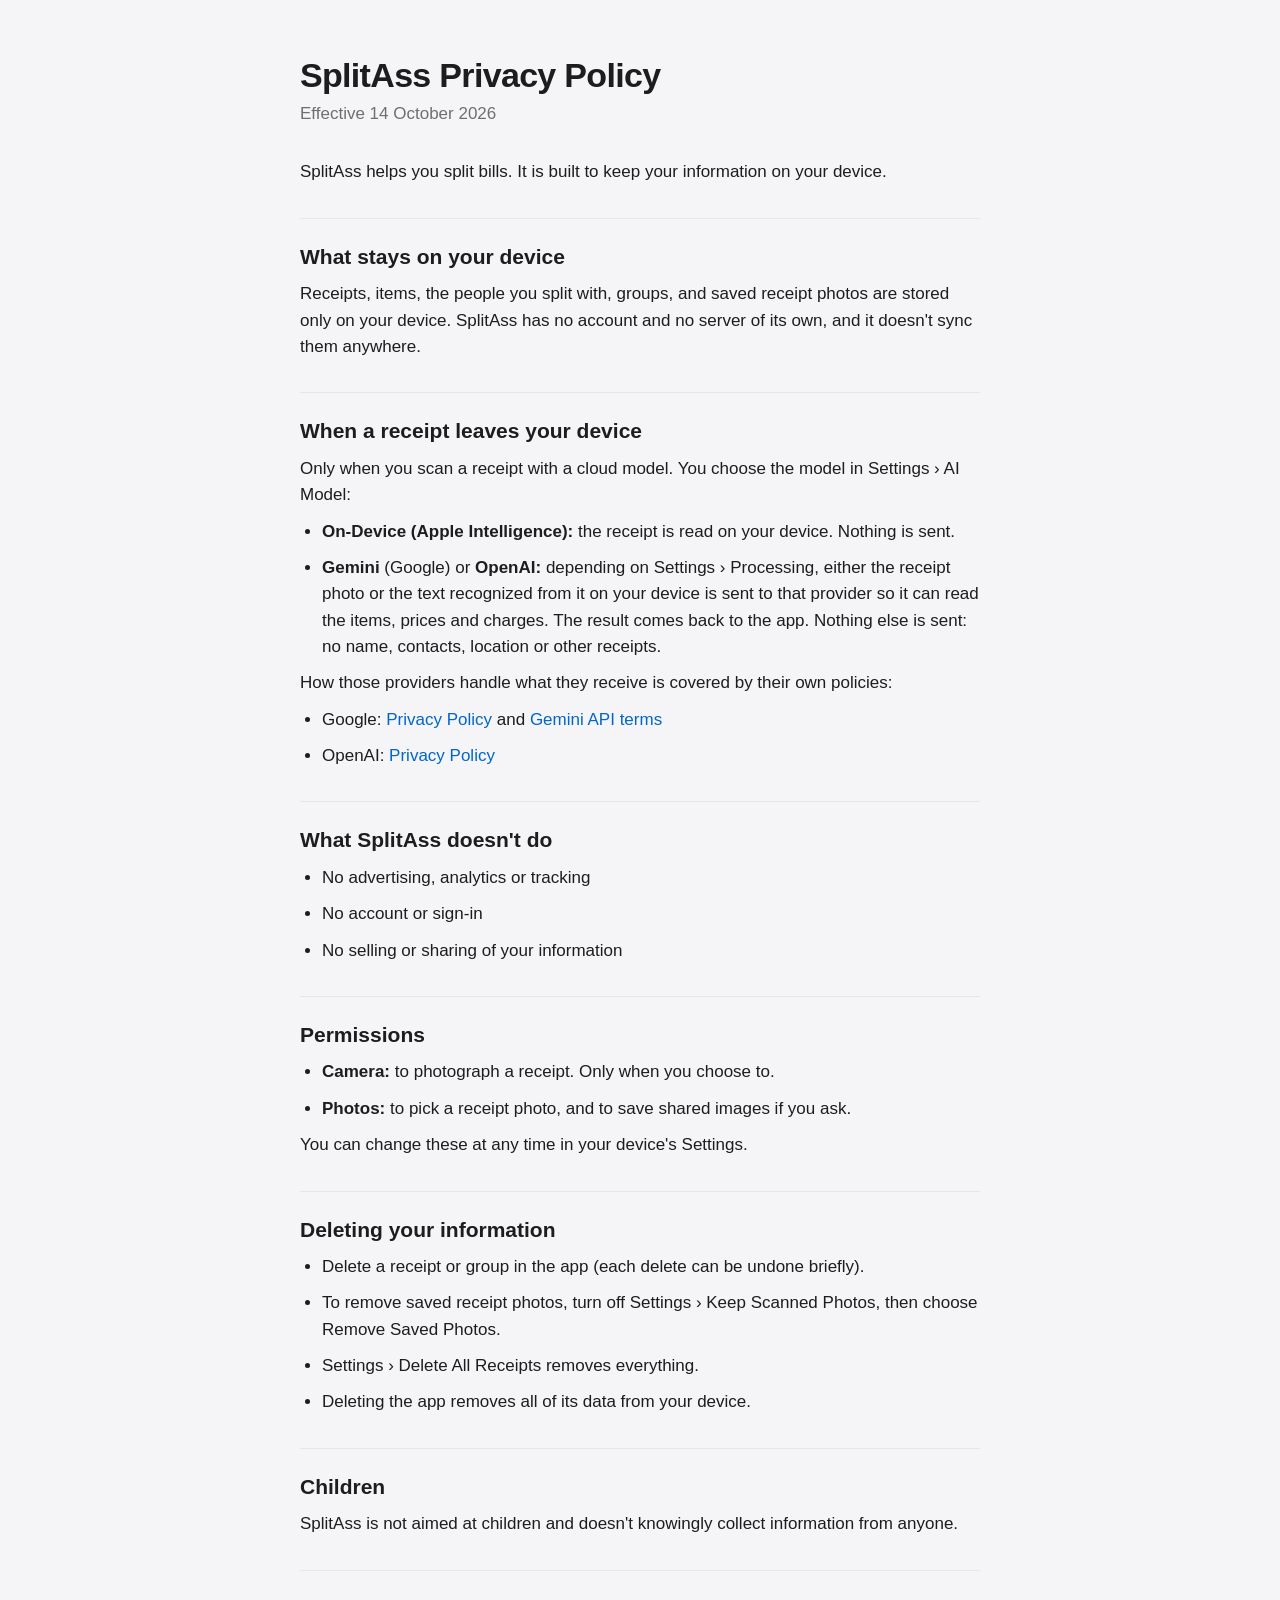
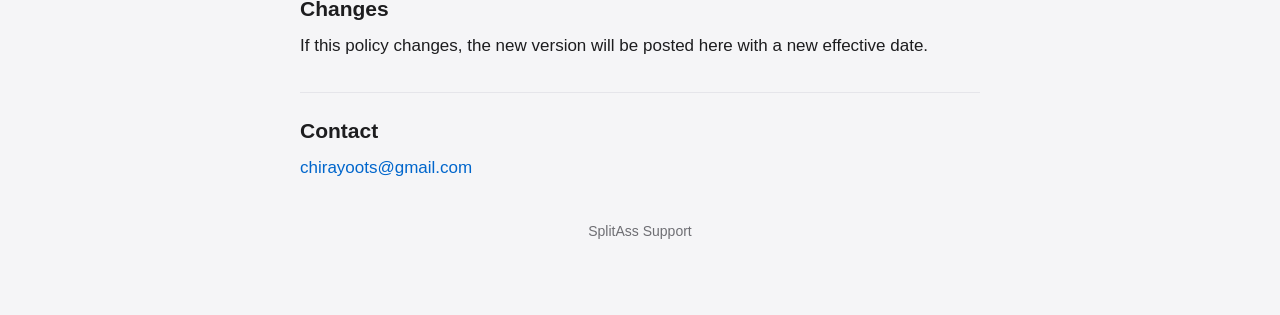
==== privacy.html @ 8d861f6a "Add files via upload" ====
<!doctype html>
<html lang="en">
<head>
<meta charset="utf-8">
<meta name="viewport" content="width=device-width, initial-scale=1">
<title>SplitAss Privacy Policy</title>
<style>
:root { --bg: #f5f5f7; --card: #ffffff; --text: #1d1d1f; --muted: #6e6e73; --rule: #e5e5ea; --link: #0066cc; }
@media (prefers-color-scheme: dark) {
  :root { --bg: #000000; --card: #1c1c1e; --text: #f5f5f7; --muted: #a1a1a6; --rule: #2c2c2e; --link: #2997ff; }
}
* { box-sizing: border-box; }
body { margin: 0; background: var(--bg); color: var(--text);
       font: 17px/1.55 -apple-system, BlinkMacSystemFont, "SF Pro Text", "Helvetica Neue", sans-serif; }
main { max-width: 720px; margin: 0 auto; padding: 56px 20px 72px; }
a { color: var(--link); text-decoration: none; word-break: break-word; }
a:hover { text-decoration: underline; }
.hero { text-align: center; margin-bottom: 40px; }
.hero img { width: 112px; height: 112px; border-radius: 25px; box-shadow: 0 10px 30px rgba(0,0,0,.14); }
.hero h1 { font-size: 40px; letter-spacing: -0.02em; margin: 20px 0 4px; }
.hero p { color: var(--muted); font-size: 20px; margin: 0; }
h1.page { font-size: 34px; line-height: 1.15; letter-spacing: -0.02em; margin: 0 0 6px; }
.date { color: var(--muted); margin: 0 0 32px; }
.card { background: var(--card); border-radius: 18px; padding: 22px 24px; margin: 0 0 16px; }
.card h2 { font-size: 20px; margin: 0 0 8px; }
.card p, .card li { margin: 0 0 8px; }
.card ul { padding-left: 22px; margin: 0; }
section h2 { font-size: 21px; margin: 32px 0 8px; padding-top: 22px; border-top: 1px solid var(--rule); }
section p, section li { margin: 0 0 10px; }
section ul { padding-left: 22px; margin: 0 0 10px; }
footer { color: var(--muted); font-size: 14px; text-align: center; margin-top: 40px; }
footer a { color: var(--muted); }
</style>
</head>
<body>
<main>
  <h1 class="page">SplitAss Privacy Policy</h1>
  <p class="date">Effective 14 October 2026</p>
  <section>
  <p>SplitAss helps you split bills. It is built to keep your information on your device.</p>

  <h2>What stays on your device</h2>
  <p>Receipts, items, the people you split with, groups, and saved receipt photos are stored only on your device. SplitAss has no account and no server of its own, and it doesn't sync them anywhere.</p>

  <h2>When a receipt leaves your device</h2>
  <p>Only when you scan a receipt with a cloud model. You choose the model in Settings › AI Model:</p>
  <ul>
    <li><strong>On-Device (Apple Intelligence):</strong> the receipt is read on your device. Nothing is sent.</li>
    <li><strong>Gemini</strong> (Google) or <strong>OpenAI:</strong> depending on Settings › Processing, either the receipt photo or the text recognized from it on your device is sent to that provider so it can read the items, prices and charges. The result comes back to the app. Nothing else is sent: no name, contacts, location or other receipts.</li>
  </ul>
  <p>How those providers handle what they receive is covered by their own policies:</p>
  <ul>
    <li>Google: <a href="https://policies.google.com/privacy">Privacy Policy</a> and <a href="https://ai.google.dev/gemini-api/terms">Gemini API terms</a></li>
    <li>OpenAI: <a href="https://openai.com/policies/privacy-policy">Privacy Policy</a></li>
  </ul>

  <h2>What SplitAss doesn't do</h2>
  <ul>
    <li>No advertising, analytics or tracking</li>
    <li>No account or sign-in</li>
    <li>No selling or sharing of your information</li>
  </ul>

  <h2>Permissions</h2>
  <ul>
    <li><strong>Camera:</strong> to photograph a receipt. Only when you choose to.</li>
    <li><strong>Photos:</strong> to pick a receipt photo, and to save shared images if you ask.</li>
  </ul>
  <p>You can change these at any time in your device's Settings.</p>

  <h2>Deleting your information</h2>
  <ul>
    <li>Delete a receipt or group in the app (each delete can be undone briefly).</li>
    <li>To remove saved receipt photos, turn off Settings › Keep Scanned Photos, then choose Remove Saved Photos.</li>
    <li>Settings › Delete All Receipts removes everything.</li>
    <li>Deleting the app removes all of its data from your device.</li>
  </ul>

  <h2>Children</h2>
  <p>SplitAss is not aimed at children and doesn't knowingly collect information from anyone.</p>

  <h2>Changes</h2>
  <p>If this policy changes, the new version will be posted here with a new effective date.</p>

  <h2>Contact</h2>
  <p><a href="mailto:chirayoots@gmail.com">chirayoots@gmail.com</a></p>
  </section>
  <footer><a href="index.html">SplitAss Support</a></footer>
</main>
</body>
</html>
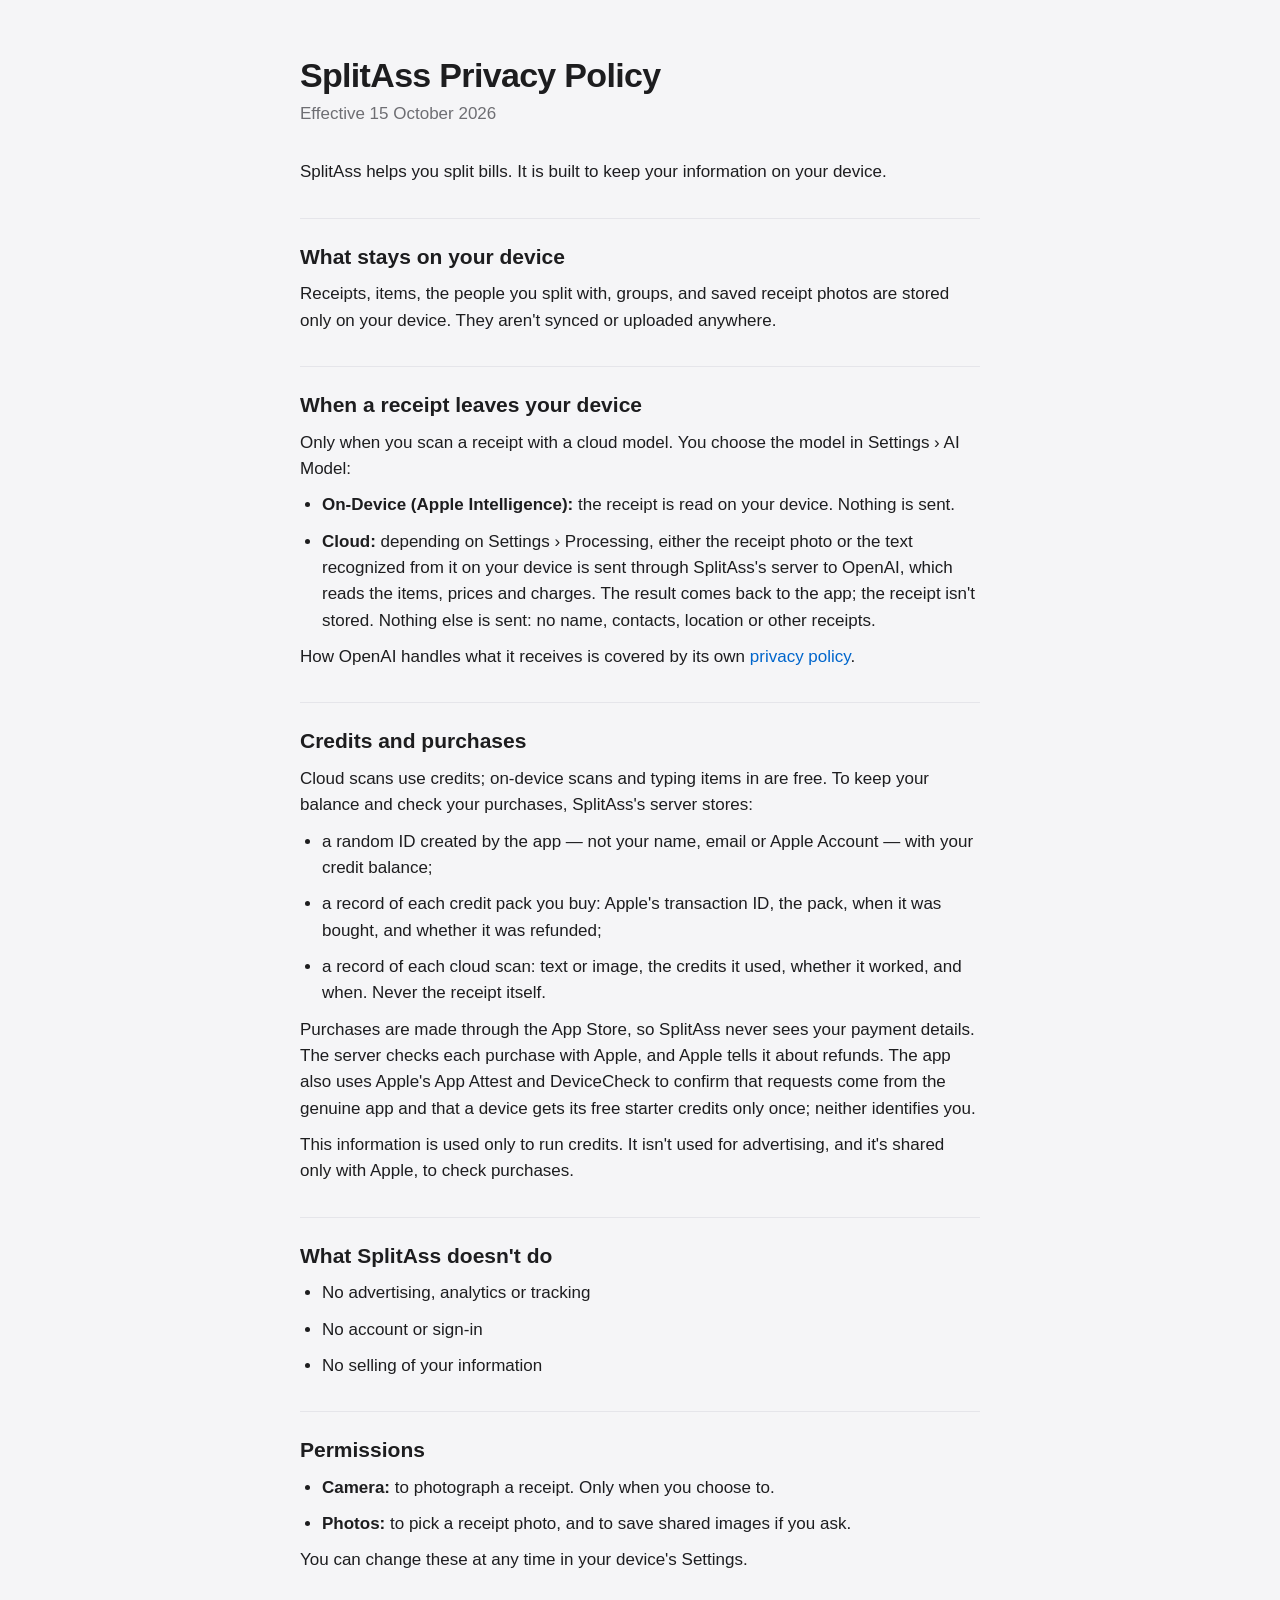
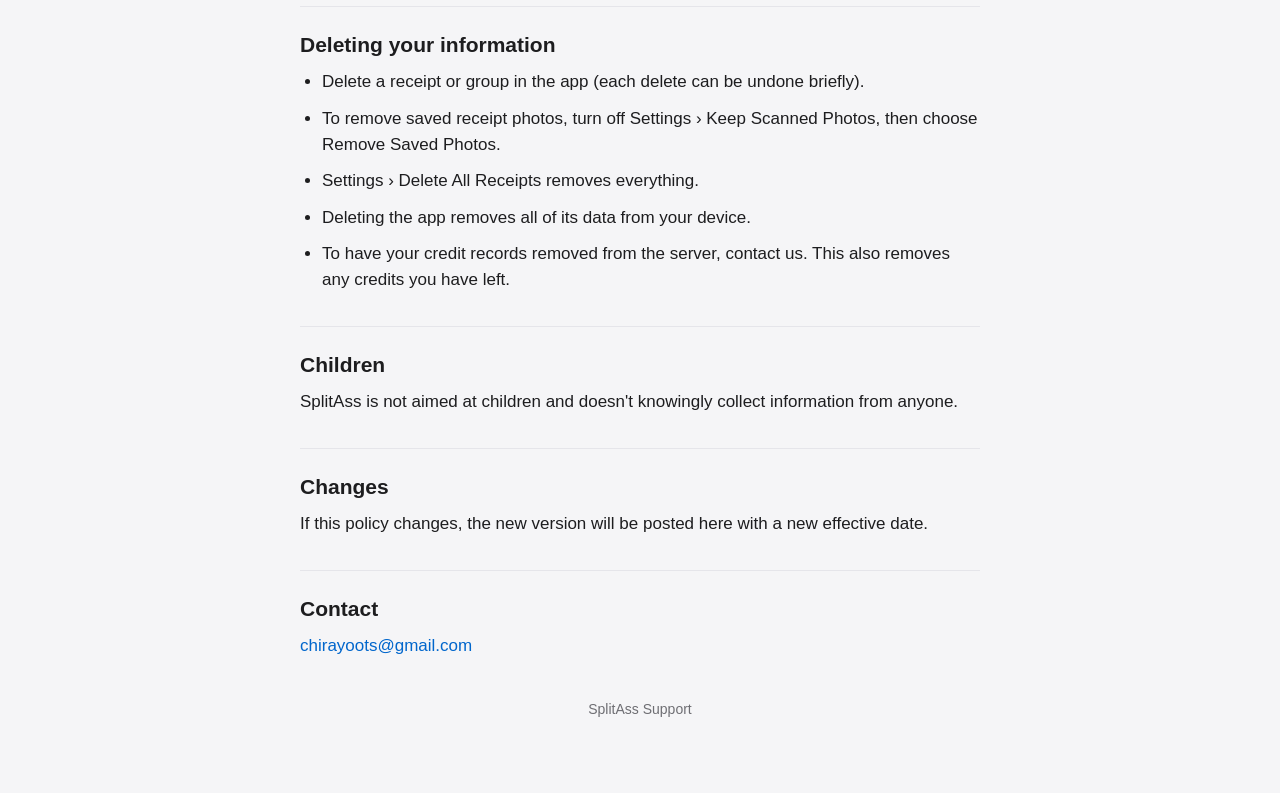
==== commit b311174d: "Update credits information and privacy policy" ====
--- a/privacy.html
+++ b/privacy.html
@@ -35,54 +35,76 @@
 <body>
 <main>
   <h1 class="page">SplitAss Privacy Policy</h1>
-  <p class="date">Effective 14 October 2026</p>
+  <p class="date">Effective 15 October 2026</p>
   <section>
   <p>SplitAss helps you split bills. It is built to keep your information on your device.</p>
 
   <h2>What stays on your device</h2>
-  <p>Receipts, items, the people you split with, groups, and saved receipt photos are stored only on your device. SplitAss has no account and no server of its own, and it doesn't sync them anywhere.</p>
+
+  <p>Receipts, items, the people you split with, groups, and saved receipt photos are stored only on your device. They aren't synced or uploaded anywhere.</p>
 
   <h2>When a receipt leaves your device</h2>
+
   <p>Only when you scan a receipt with a cloud model. You choose the model in Settings › AI Model:</p>
+
   <ul>
     <li><strong>On-Device (Apple Intelligence):</strong> the receipt is read on your device. Nothing is sent.</li>
-    <li><strong>Gemini</strong> (Google) or <strong>OpenAI:</strong> depending on Settings › Processing, either the receipt photo or the text recognized from it on your device is sent to that provider so it can read the items, prices and charges. The result comes back to the app. Nothing else is sent: no name, contacts, location or other receipts.</li>
-  </ul>
-  <p>How those providers handle what they receive is covered by their own policies:</p>
-  <ul>
-    <li>Google: <a href="https://policies.google.com/privacy">Privacy Policy</a> and <a href="https://ai.google.dev/gemini-api/terms">Gemini API terms</a></li>
-    <li>OpenAI: <a href="https://openai.com/policies/privacy-policy">Privacy Policy</a></li>
+    <li><strong>Cloud:</strong> depending on Settings › Processing, either the receipt photo or the text recognized from it on your device is sent through SplitAss's server to OpenAI, which reads the items, prices and charges. The result comes back to the app; the receipt isn't stored. Nothing else is sent: no name, contacts, location or other receipts.</li>
   </ul>
 
+  <p>How OpenAI handles what it receives is covered by its own <a href="https://openai.com/policies/privacy-policy">privacy policy</a>.</p>
+
+  <h2>Credits and purchases</h2>
+
+  <p>Cloud scans use credits; on-device scans and typing items in are free. To keep your balance and check your purchases, SplitAss's server stores:</p>
+
+  <ul>
+    <li>a random ID created by the app — not your name, email or Apple Account — with your credit balance;</li>
+    <li>a record of each credit pack you buy: Apple's transaction ID, the pack, when it was bought, and whether it was refunded;</li>
+    <li>a record of each cloud scan: text or image, the credits it used, whether it worked, and when. Never the receipt itself.</li>
+  </ul>
+
+  <p>Purchases are made through the App Store, so SplitAss never sees your payment details. The server checks each purchase with Apple, and Apple tells it about refunds. The app also uses Apple's App Attest and DeviceCheck to confirm that requests come from the genuine app and that a device gets its free starter credits only once; neither identifies you.</p>
+
+  <p>This information is used only to run credits. It isn't used for advertising, and it's shared only with Apple, to check purchases.</p>
+
   <h2>What SplitAss doesn't do</h2>
+
   <ul>
     <li>No advertising, analytics or tracking</li>
     <li>No account or sign-in</li>
-    <li>No selling or sharing of your information</li>
+    <li>No selling of your information</li>
   </ul>
 
   <h2>Permissions</h2>
+
   <ul>
     <li><strong>Camera:</strong> to photograph a receipt. Only when you choose to.</li>
     <li><strong>Photos:</strong> to pick a receipt photo, and to save shared images if you ask.</li>
   </ul>
+
   <p>You can change these at any time in your device's Settings.</p>
 
   <h2>Deleting your information</h2>
+
   <ul>
     <li>Delete a receipt or group in the app (each delete can be undone briefly).</li>
     <li>To remove saved receipt photos, turn off Settings › Keep Scanned Photos, then choose Remove Saved Photos.</li>
     <li>Settings › Delete All Receipts removes everything.</li>
     <li>Deleting the app removes all of its data from your device.</li>
+    <li>To have your credit records removed from the server, contact us. This also removes any credits you have left.</li>
   </ul>
 
   <h2>Children</h2>
+
   <p>SplitAss is not aimed at children and doesn't knowingly collect information from anyone.</p>
 
   <h2>Changes</h2>
+
   <p>If this policy changes, the new version will be posted here with a new effective date.</p>
 
   <h2>Contact</h2>
+
   <p><a href="mailto:chirayoots@gmail.com">chirayoots@gmail.com</a></p>
   </section>
   <footer><a href="index.html">SplitAss Support</a></footer>
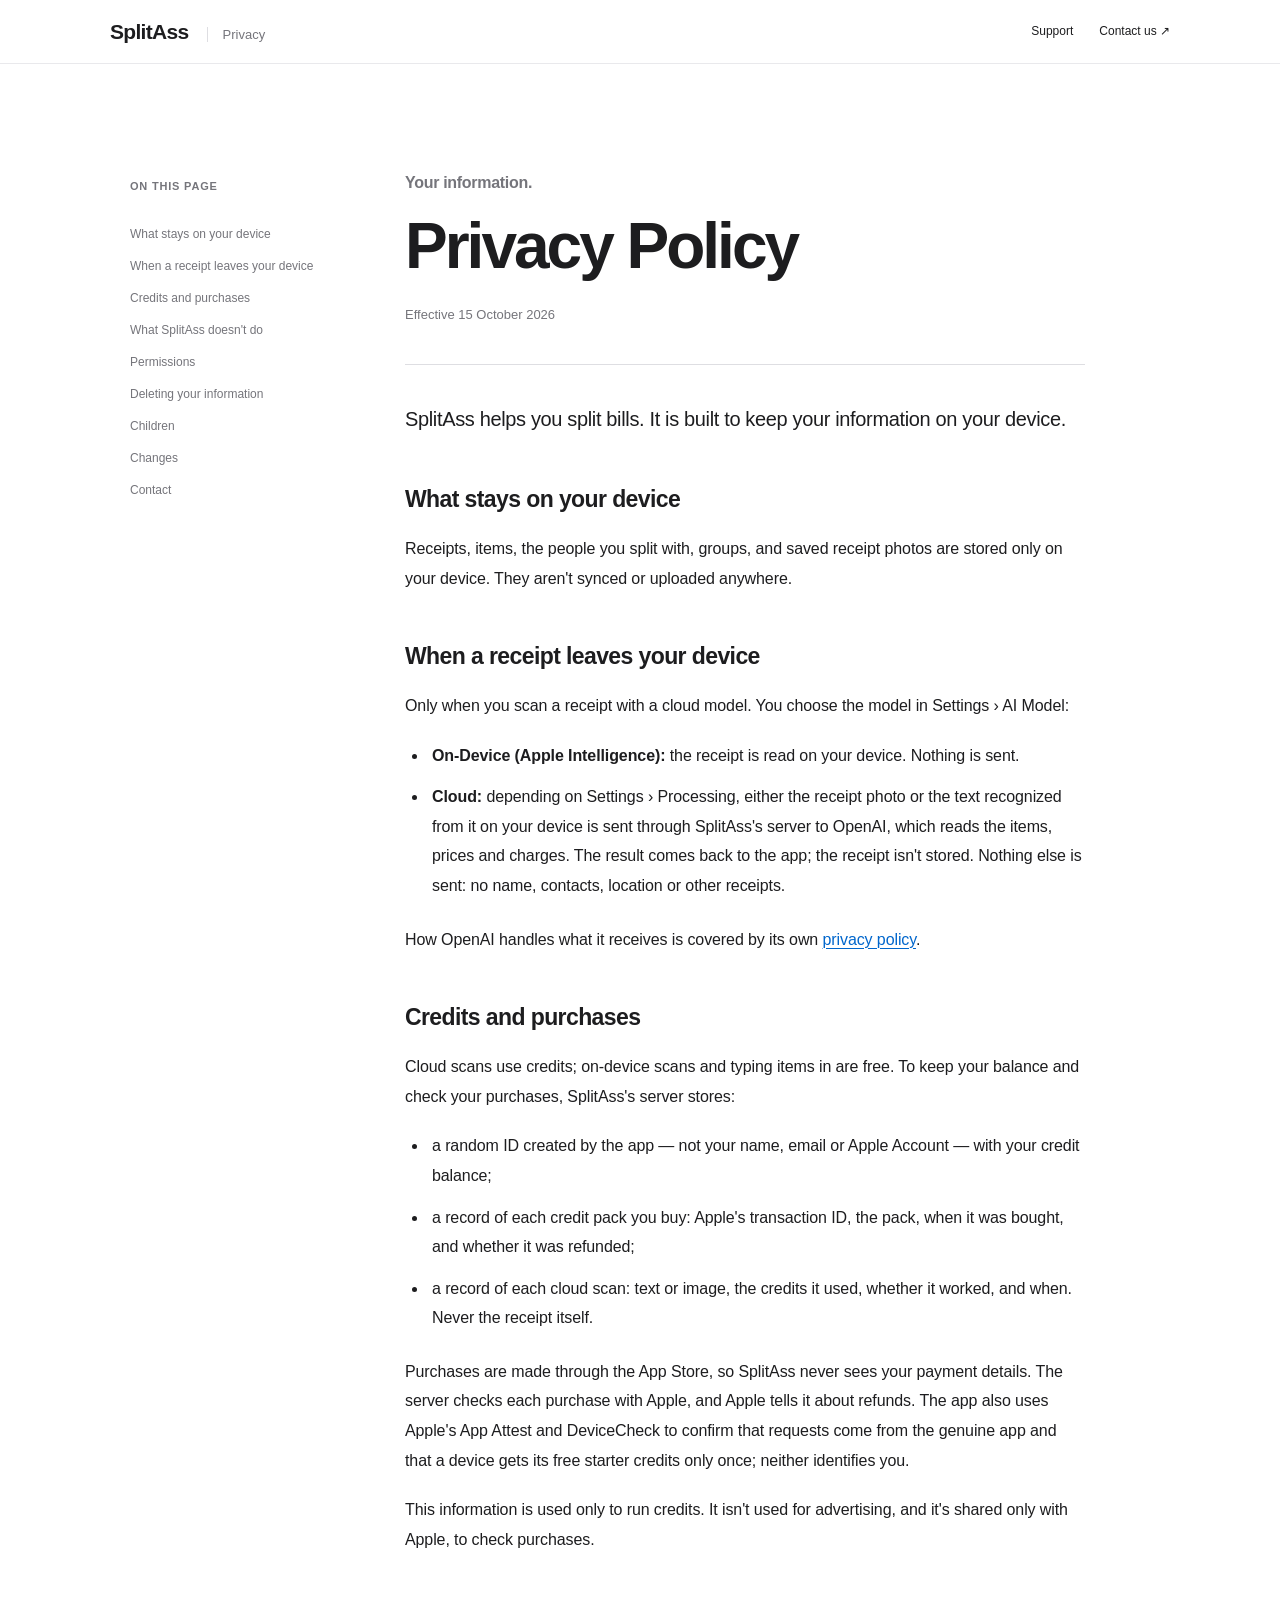
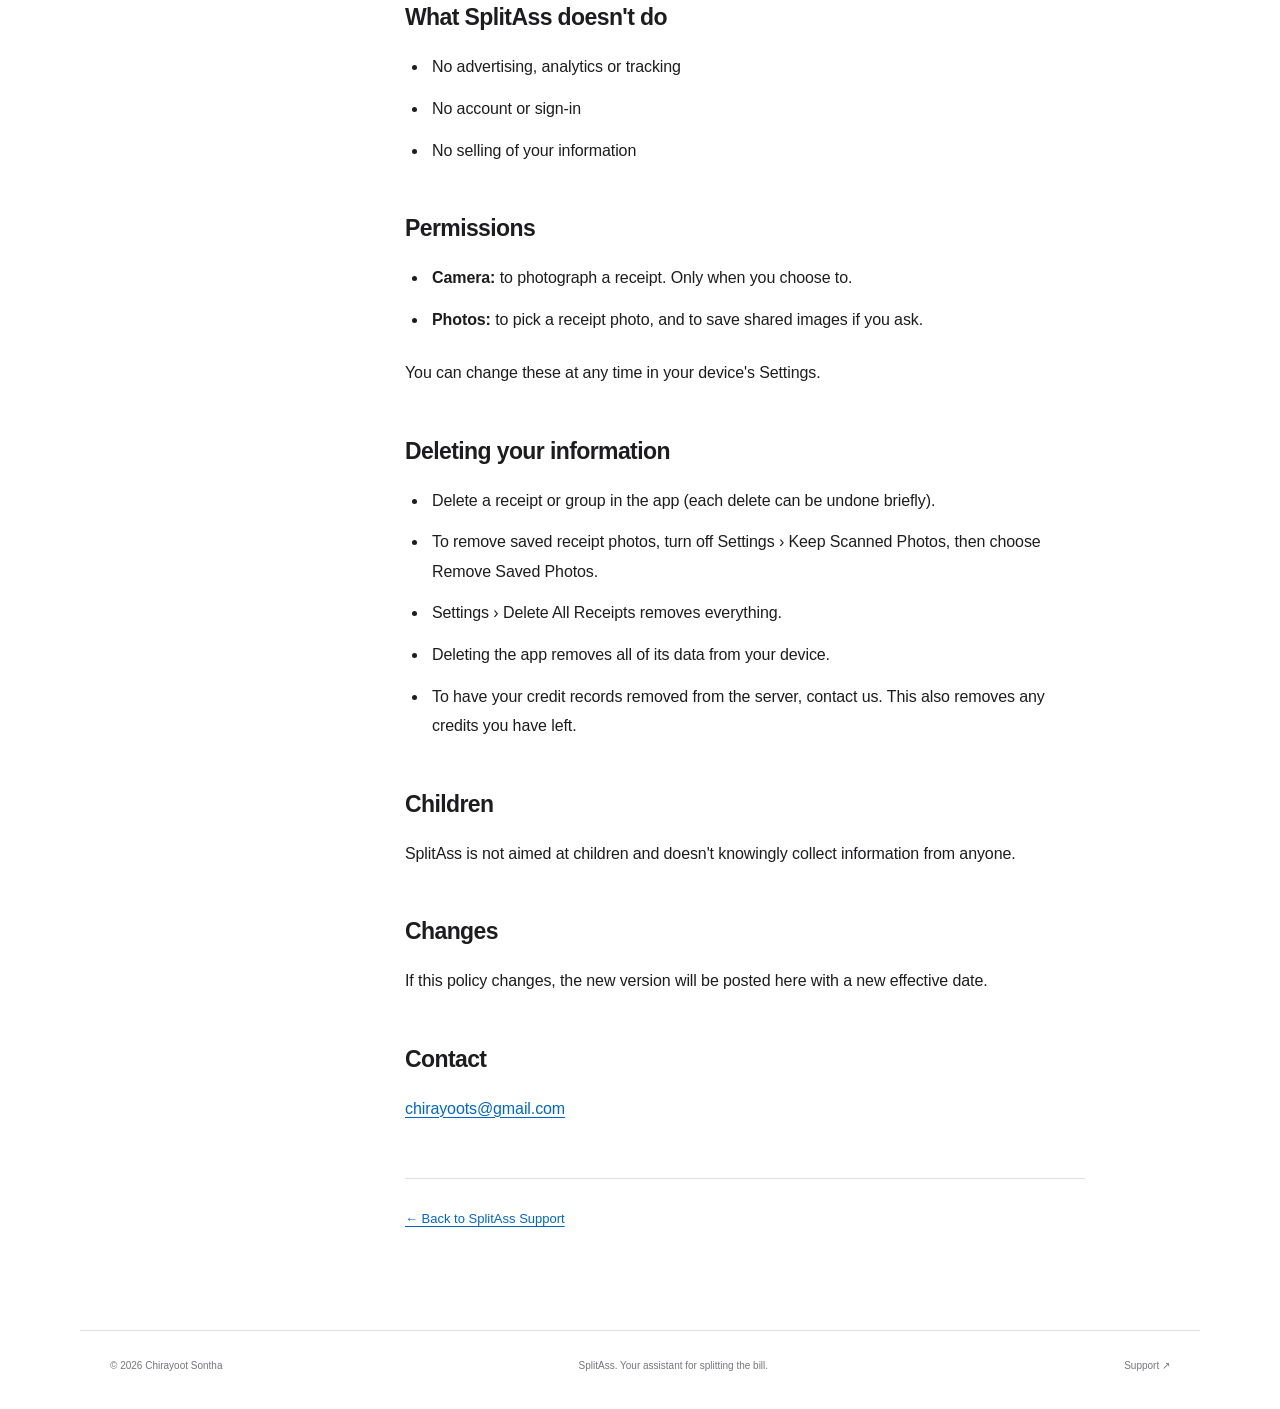
==== commit 7dd8fbfb: "Redesign SplitAss support and privacy with animated icon and real app screens" ====
--- a/privacy.html
+++ b/privacy.html
@@ -1,49 +1,21 @@
 <!doctype html>
-<html lang="en">
-<head>
-<meta charset="utf-8">
-<meta name="viewport" content="width=device-width, initial-scale=1">
-<title>SplitAss Privacy Policy</title>
-<style>
-:root { --bg: #f5f5f7; --card: #ffffff; --text: #1d1d1f; --muted: #6e6e73; --rule: #e5e5ea; --link: #0066cc; }
-@media (prefers-color-scheme: dark) {
-  :root { --bg: #000000; --card: #1c1c1e; --text: #f5f5f7; --muted: #a1a1a6; --rule: #2c2c2e; --link: #2997ff; }
-}
-* { box-sizing: border-box; }
-body { margin: 0; background: var(--bg); color: var(--text);
-       font: 17px/1.55 -apple-system, BlinkMacSystemFont, "SF Pro Text", "Helvetica Neue", sans-serif; }
-main { max-width: 720px; margin: 0 auto; padding: 56px 20px 72px; }
-a { color: var(--link); text-decoration: none; word-break: break-word; }
-a:hover { text-decoration: underline; }
-.hero { text-align: center; margin-bottom: 40px; }
-.hero img { width: 112px; height: 112px; border-radius: 25px; box-shadow: 0 10px 30px rgba(0,0,0,.14); }
-.hero h1 { font-size: 40px; letter-spacing: -0.02em; margin: 20px 0 4px; }
-.hero p { color: var(--muted); font-size: 20px; margin: 0; }
-h1.page { font-size: 34px; line-height: 1.15; letter-spacing: -0.02em; margin: 0 0 6px; }
-.date { color: var(--muted); margin: 0 0 32px; }
-.card { background: var(--card); border-radius: 18px; padding: 22px 24px; margin: 0 0 16px; }
-.card h2 { font-size: 20px; margin: 0 0 8px; }
-.card p, .card li { margin: 0 0 8px; }
-.card ul { padding-left: 22px; margin: 0; }
-section h2 { font-size: 21px; margin: 32px 0 8px; padding-top: 22px; border-top: 1px solid var(--rule); }
-section p, section li { margin: 0 0 10px; }
-section ul { padding-left: 22px; margin: 0 0 10px; }
-footer { color: var(--muted); font-size: 14px; text-align: center; margin-top: 40px; }
-footer a { color: var(--muted); }
-</style>
-</head>
-<body>
-<main>
-  <h1 class="page">SplitAss Privacy Policy</h1>
-  <p class="date">Effective 15 October 2026</p>
-  <section>
+<html lang="en"><head>
+<meta charset="utf-8"><meta name="viewport" content="width=device-width,initial-scale=1">
+<title>SplitAss Privacy Policy</title><link rel="icon" href="data:,">
+<link rel="stylesheet" href="style.css"><link rel="stylesheet" href="privacy.css">
+</head><body class="privacy-page">
+<header><nav><a class="wordmark" href="index.html">SplitAss <span>Privacy</span></a><div class="nav-right"><a href="index.html">Support</a><a class="nav-contact" href="mailto:chirayoots@gmail.com">Contact us ↗</a></div></nav></header>
+<main class="policy-layout">
+<aside class="policy-contents" aria-label="Policy contents"><p>On this page</p><a href="#what-stays-on-your-device">What stays on your device</a><a href="#when-a-receipt-leaves-your-device">When a receipt leaves your device</a><a href="#credits-and-purchases">Credits and purchases</a><a href="#what-splitass-doesn-t-do">What SplitAss doesn't do</a><a href="#permissions">Permissions</a><a href="#deleting-your-information">Deleting your information</a><a href="#children">Children</a><a href="#changes">Changes</a><a href="#contact">Contact</a></aside>
+<article class="policy-document"><div class="policy-title"><p class="eyebrow">Your information.</p><h1>Privacy Policy</h1><p class="policy-date">Effective 15 October 2026</p></div>
+<section class="policy-text">
   <p>SplitAss helps you split bills. It is built to keep your information on your device.</p>
 
-  <h2>What stays on your device</h2>
+  <h2 id="what-stays-on-your-device">What stays on your device</h2>
 
   <p>Receipts, items, the people you split with, groups, and saved receipt photos are stored only on your device. They aren't synced or uploaded anywhere.</p>
 
-  <h2>When a receipt leaves your device</h2>
+  <h2 id="when-a-receipt-leaves-your-device">When a receipt leaves your device</h2>
 
   <p>Only when you scan a receipt with a cloud model. You choose the model in Settings › AI Model:</p>
 
@@ -54,7 +26,7 @@
 
   <p>How OpenAI handles what it receives is covered by its own <a href="https://openai.com/policies/privacy-policy">privacy policy</a>.</p>
 
-  <h2>Credits and purchases</h2>
+  <h2 id="credits-and-purchases">Credits and purchases</h2>
 
   <p>Cloud scans use credits; on-device scans and typing items in are free. To keep your balance and check your purchases, SplitAss's server stores:</p>
 
@@ -68,7 +40,7 @@
 
   <p>This information is used only to run credits. It isn't used for advertising, and it's shared only with Apple, to check purchases.</p>
 
-  <h2>What SplitAss doesn't do</h2>
+  <h2 id="what-splitass-doesn-t-do">What SplitAss doesn't do</h2>
 
   <ul>
     <li>No advertising, analytics or tracking</li>
@@ -76,7 +48,7 @@
     <li>No selling of your information</li>
   </ul>
 
-  <h2>Permissions</h2>
+  <h2 id="permissions">Permissions</h2>
 
   <ul>
     <li><strong>Camera:</strong> to photograph a receipt. Only when you choose to.</li>
@@ -85,7 +57,7 @@
 
   <p>You can change these at any time in your device's Settings.</p>
 
-  <h2>Deleting your information</h2>
+  <h2 id="deleting-your-information">Deleting your information</h2>
 
   <ul>
     <li>Delete a receipt or group in the app (each delete can be undone briefly).</li>
@@ -95,19 +67,19 @@
     <li>To have your credit records removed from the server, contact us. This also removes any credits you have left.</li>
   </ul>
 
-  <h2>Children</h2>
+  <h2 id="children">Children</h2>
 
   <p>SplitAss is not aimed at children and doesn't knowingly collect information from anyone.</p>
 
-  <h2>Changes</h2>
+  <h2 id="changes">Changes</h2>
 
   <p>If this policy changes, the new version will be posted here with a new effective date.</p>
 
-  <h2>Contact</h2>
+  <h2 id="contact">Contact</h2>
 
   <p><a href="mailto:chirayoots@gmail.com">chirayoots@gmail.com</a></p>
   </section>
-  <footer><a href="index.html">SplitAss Support</a></footer>
-</main>
-</body>
-</html>
+<div class="policy-end"><a href="index.html">← Back to SplitAss Support</a></div>
+</article></main>
+<footer><span>© 2026 Chirayoot Sontha</span><span>SplitAss. Your assistant for splitting the bill.</span><a href="index.html">Support ↗</a></footer>
+</body></html>
--- a/style.css
+++ b/style.css
@@ -0,0 +1,16 @@
+:root{color-scheme:light;--bg:#fff;--ink:#1d1d1f;--sub:#75757b;--rule:#dedee2;--soft:#f5f5f7;--nav:#ffffffc9;--link:#06c}
+@media(prefers-color-scheme:dark){:root{color-scheme:dark;--bg:#09090b;--ink:#f5f5f7;--sub:#a1a1aa;--rule:#303034;--soft:#161619;--nav:#111114cf;--link:#7cb8ff}}
+*{box-sizing:border-box}html{scroll-behavior:smooth;scroll-padding-top:85px}body{margin:0;background:var(--bg);color:var(--ink);font:17px/1.5 -apple-system,BlinkMacSystemFont,"Helvetica Neue",sans-serif;-webkit-font-smoothing:antialiased}a{color:inherit;text-decoration:none}button{font:inherit;color:inherit;cursor:pointer}a:focus-visible,button:focus-visible,summary:focus-visible{outline:3px solid var(--link);outline-offset:6px}header{position:sticky;top:0;height:64px;z-index:20;background:var(--nav);backdrop-filter:blur(22px);border-bottom:1px solid color-mix(in srgb,var(--rule) 65%,transparent)}nav{max-width:1120px;margin:auto;height:100%;display:flex;align-items:center;justify-content:space-between;padding:0 30px}.wordmark{font-size:21px;font-weight:650;letter-spacing:-.7px}.wordmark span{font-size:13px;font-weight:400;letter-spacing:0;color:var(--sub);border-left:1px solid var(--rule);padding-left:15px;margin-left:13px}.nav-right{display:flex;align-items:center;gap:26px;font-size:12px}.preview{font-size:9px;text-transform:uppercase;letter-spacing:1.4px;color:var(--sub)}.eyebrow{font-size:17px;font-weight:600;letter-spacing:-.3px;margin:0 0 23px}.hero{min-height:790px;height:calc(100svh - 64px);max-height:1100px;position:relative;isolation:isolate;overflow:clip;text-align:center;display:flex;align-items:center;justify-content:center}.hero-content{padding:30px 24px 74px;width:100%}.icon-stage{width:108px;height:108px;position:relative;margin:0 auto 33px}canvas,.fallback{width:100%;height:100%;display:block;filter:drop-shadow(0 10px 14px #00000015)}.fallback{position:absolute;inset:0}.hero h1{font-size:clamp(70px,8.2vw,116px);font-weight:650;line-height:.98;letter-spacing:-6px;margin:0 0 32px}.hero-description{font-size:23px;line-height:1.4;letter-spacing:-.5px;color:var(--sub);margin:0 0 30px}.button{display:inline-flex;align-items:center;justify-content:center;gap:22px;border-radius:30px;background:#0071e3;color:white;padding:13px 23px;font-size:15px}.button:hover{background:#0077ed}.hero-footnote{position:absolute;bottom:25px;font-size:11px;letter-spacing:.3px;color:var(--sub)}.hero-atmosphere{position:absolute;inset:-20% 0;z-index:-1;pointer-events:none}.hero-atmosphere>div{height:100%;background:radial-gradient(ellipse at 37% 62%,#edccdf35,transparent 39%),radial-gradient(ellipse at 65% 45%,#c3d8ff3b,transparent 40%)}[data-drift]{will-change:transform}.journey{height:200svh;min-height:1400px;--progress:0;background:#f5f5f7;color:#1d1d1f;position:relative}.journey-sticky{height:100svh;min-height:670px;position:sticky;top:0;overflow:clip;display:flex;align-items:center;isolation:isolate}.journey-layout{width:min(1100px,calc(100% - 100px));margin:auto;display:grid;grid-template-columns:.85fr 1.15fr;align-items:center;gap:60px}.journey-copy{position:relative;z-index:2;transform:translateY(calc(var(--progress)*-38px))}.journey h2,.reassurance h2{font-size:clamp(55px,6.4vw,86px);line-height:1.03;letter-spacing:-4.3px;font-weight:650;margin:0 0 26px}.journey h2 span{color:#92929a}.body-copy{font-size:21px;letter-spacing:-.4px;color:#777780;margin:0 0 30px}.inline-link{font-size:16px;color:var(--link)}.inline-link span{margin-left:13px}.journey-atmosphere{position:absolute;inset:0;z-index:-1;background:radial-gradient(ellipse at 76% 55%,#d9d8ee 0,transparent 53%);transform:translateY(calc(var(--progress)*80px))}.journey-progress{position:absolute;bottom:35px;left:50%;transform:translateX(-50%);width:100px;height:3px;background:#dedee6;border-radius:2px;overflow:hidden}.journey-progress span{display:block;height:100%;width:100%;background:#767680;transform-origin:left;transform:scaleX(calc(.08 + var(--progress)*.92))}.reassurance{position:relative;min-height:780px;min-height:90svh;background:#08090c;color:#f5f5f7;overflow:clip;isolation:isolate;display:grid;place-items:center;text-align:center;padding:140px 24px}.reassurance h2{font-size:clamp(62px,7.4vw,103px);letter-spacing:-5px}.reassurance .eyebrow{color:#aaaab3}.reassurance p:not(.eyebrow){font-size:21px;line-height:1.55;color:#a1a1ad;letter-spacing:-.3px;margin:0 0 28px}.reassurance .inline-link{color:#9bbdf4}.reassurance-orbit{position:absolute;inset:-20% 0;z-index:-1;pointer-events:none}.reassurance-orbit>div{height:100%;background:radial-gradient(ellipse at 50% 80%,#33334e70,transparent 53%)}.help{max-width:1020px;margin:auto;padding:125px 30px 115px;display:grid;grid-template-columns:1fr 1.2fr;gap:80px}.help-heading h2,.contact-section h2{font-size:48px;letter-spacing:-2.1px;line-height:1.08;font-weight:650;margin:0}.help .eyebrow{color:var(--sub);font-size:15px}.faq details{border-bottom:1px solid var(--rule)}.faq details:first-child{border-top:1px solid var(--rule)}summary{list-style:none;display:flex;align-items:center;justify-content:space-between;gap:20px;cursor:pointer;padding:23px 0;font-size:15px;font-weight:550}summary::-webkit-details-marker{display:none}summary::after{content:'+';font-size:23px;color:var(--sub);font-weight:300}details[open] summary::after{content:'−'}details p{font-size:14px;line-height:1.8;color:var(--sub);margin:0 20px 25px 0}.contact-section{background:var(--soft);text-align:center;padding:110px 25px 130px;overflow:clip}.contact-section .eyebrow{color:var(--sub);font-size:15px}.contact-section h2{font-size:64px;letter-spacing:-3px}.contact-section p:not(.eyebrow){color:var(--sub);font-size:20px;letter-spacing:-.3px;margin:24px 0 30px}footer{max-width:1120px;margin:auto;padding:26px 30px 35px;display:flex;justify-content:space-between;gap:22px;color:var(--sub);font-size:10px}footer a:hover{text-decoration:underline}
+@media(max-width:740px){header{height:58px}nav{padding:0 21px}.wordmark{font-size:19px}.wordmark span{font-size:11px;margin-left:8px;padding-left:9px}.nav-right{gap:14px}.nav-contact,.preview{display:none}.hero{min-height:740px;max-height:940px}.hero-content{padding:20px 20px 80px}.icon-stage{width:84px;height:84px;margin-bottom:30px}.eyebrow{font-size:14px;margin-bottom:22px}.hero h1{font-size:clamp(60px,12.4vw,82px);letter-spacing:-3.5px;line-height:1.02;margin-bottom:27px}.hero-description{font-size:20px}.button{font-size:14px;padding:12px 22px}.hero-footnote{font-size:10px}.journey{height:190svh;min-height:1400px}.journey-sticky{min-height:740px}.journey-layout{width:calc(100% - 44px);grid-template-columns:1fr;gap:15px;text-align:center;padding-top:75px}.journey h2{font-size:49px;letter-spacing:-2.6px;line-height:1.01;margin-bottom:15px}.journey h2 br{display:none}.journey .eyebrow{margin-bottom:15px}.body-copy{font-size:16px;margin-bottom:13px}.body-copy br{display:none}.inline-link{font-size:14px}.journey-progress{bottom:22px}.reassurance{min-height:760px;padding:125px 23px}.reassurance h2{font-size:64px;letter-spacing:-3.2px}.reassurance p:not(.eyebrow){font-size:18px}.help{padding:82px 24px;grid-template-columns:1fr;gap:33px}.help-heading h2{font-size:42px;letter-spacing:-1.8px}.contact-section{padding:85px 24px 95px}.contact-section h2{font-size:47px;letter-spacing:-2.2px}.contact-section p:not(.eyebrow){font-size:17px}footer{padding:25px 24px;flex-wrap:wrap;font-size:9px}footer>span:nth-child(2){display:none}}
+@media(prefers-reduced-motion:reduce){html{scroll-behavior:auto}[data-drift],.journey-copy,.journey-atmosphere{transform:none!important;will-change:auto}.journey{height:auto;min-height:0}.journey-sticky{position:relative;height:auto;padding:95px 0 70px}.journey-layout{grid-template-columns:1fr;text-align:center}.journey-progress{display:none}}
+
+/* The icon is the hero; all app imagery below is unaltered captured UI. */
+.hero{min-height:940px}.hero-content{padding:30px 24px 65px}.icon-stage{width:250px;height:250px;margin-bottom:30px}.hero h1{font-size:clamp(70px,7vw,94px);letter-spacing:-4.9px;margin-bottom:24px}.hero .eyebrow{margin-bottom:20px}.hero-description{font-size:21px;margin-bottom:25px}
+.assistant-name{color:#44464d}@media(prefers-color-scheme:dark){.assistant-name{color:#d1d4dc}}.assistant-word{color:var(--ink);font-weight:550}.name-note{font-size:12px;color:var(--sub);margin:-12px 0 27px;letter-spacing:.1px}.hero-description{margin-bottom:23px}.hero h1{font-size:clamp(88px,9vw,130px);letter-spacing:-7px}.hero{min-height:900px}.sr-only{position:absolute;width:1px;height:1px;padding:0;margin:-1px;overflow:hidden;clip-path:inset(50%);white-space:nowrap}
+.journey{height:330svh;min-height:2700px}.journey-sticky{min-height:800px}.journey-layout{display:grid;grid-template-columns:1fr 1.2fr;align-items:center;gap:40px;width:min(1080px,calc(100% - 100px));padding-top:55px;position:relative;z-index:2}.journey-copy{height:340px;position:relative;transform:none;text-align:left}.chapter{position:absolute;inset:0;opacity:0;will-change:transform,opacity;display:flex;flex-direction:column;justify-content:center}.chapter:first-child{opacity:1}.chapter .eyebrow{font-size:13px;color:#777780;letter-spacing:.3px;margin-bottom:25px}.chapter h3{font-size:clamp(42px,4.4vw,65px);letter-spacing:-3px;line-height:1.05;font-weight:650;margin:0 0 27px}.chapter .body-copy{font-size:18px;line-height:1.6;letter-spacing:-.4px;color:#777780;margin:0}.screens-scene{height:690px;position:relative;perspective:1500px}.app-shot{position:absolute;top:50%;left:50%;width:280px;margin:0;will-change:transform,opacity;transform:translate(-50%,-50%)}.screen-frame{background:#18181c;padding:4px;border-radius:36px;box-shadow:0 30px 70px #15112b22,0 2px 6px #00000015}.screen-frame img{display:block;width:100%;height:auto;border-radius:32px}.app-shot figcaption{margin:19px 0 0;text-align:center;font-size:13px;font-weight:550;letter-spacing:-.2px;color:#55555e}.app-shot figcaption span{font-size:10px;font-weight:400;color:#92929b;margin-right:8px}.story-word{position:absolute;left:50%;top:50%;font-size:clamp(180px,25vw,400px);font-weight:700;letter-spacing:-.07em;line-height:1;color:#d7d7e135;white-space:nowrap;z-index:0;user-select:none;will-change:transform}.journey-atmosphere{transform:none;will-change:transform}.chapter-index{position:absolute;bottom:37px;left:50%;transform:translateX(-50%);display:flex;gap:40px;font-size:11px;color:#92929a}.chapter-index span{transition:color .2s}.chapter-index .active{color:#25252d}.journey-progress{bottom:24px;width:220px}
+@media(max-width:1000px) and (min-width:741px){.journey-layout{gap:10px;width:calc(100% - 70px)}.app-shot{width:255px}.chapter h3{font-size:49px;letter-spacing:-2.4px}.chapter .body-copy{font-size:16px}.screens-scene{height:650px}}
+@media(max-width:740px){.hero{min-height:850px;height:auto}.hero-content{padding:55px 20px 115px}.icon-stage{width:204px;height:204px;margin-bottom:35px}.hero h1{font-size:86px;letter-spacing:-5px;margin-bottom:27px}.hero .eyebrow{font-size:13px;margin-bottom:23px}.hero-description{font-size:18px;letter-spacing:-.5px;white-space:nowrap}.name-note{font-size:11px;margin-top:-8px}.journey{height:360svh;min-height:2900px}.journey-sticky{min-height:830px}.journey-layout{display:block;width:calc(100% - 40px);padding-top:66px}.journey-copy{height:175px;text-align:center}.chapter{justify-content:flex-start}.chapter .eyebrow{font-size:11px;margin-bottom:13px}.chapter h3{font-size:37px;letter-spacing:-1.8px;margin-bottom:15px}.chapter h3 br{display:initial}.chapter .body-copy br{display:initial}.chapter .body-copy{font-size:14px;line-height:1.55}.screens-scene{height:550px;margin-top:0}.app-shot{width:222px}.screen-frame{border-radius:30px}.screen-frame img{border-radius:26px}.app-shot figcaption{font-size:11px;margin-top:14px}.story-word{font-size:190px;top:57%}.chapter-index{bottom:32px;gap:35px;font-size:10px}.journey-progress{bottom:18px;width:190px}}
+@media(max-width:360px){.hero-description{font-size:16px}.hero h1{font-size:77px}}
+@media(prefers-reduced-motion:reduce){.journey{height:auto;min-height:0}.journey-sticky{height:auto;min-height:0;padding:80px 0;position:relative}.journey-layout{display:flex;flex-direction:column;gap:25px;padding:0}.journey-copy{height:auto;display:contents}.chapter{position:static;opacity:1!important;transform:none!important;will-change:auto;text-align:center;margin:0 0 15px}.screens-scene{display:contents}.app-shot{position:static;transform:none!important;opacity:1!important;will-change:auto;margin:0 auto 50px}.chapter-index,.journey-progress,.story-word{display:none}.journey-copy,.journey-atmosphere{transform:none!important}.hero-content [data-drift]{transform:none!important}}
+
+@media(prefers-color-scheme:dark){.journey{background:#151519;color:#f5f5f7}.chapter .eyebrow,.chapter .body-copy,.app-shot figcaption{color:#aaaab5}.chapter-index{color:#777782}.chapter-index .active{color:#f5f5f7}.journey-progress{background:#34343e}.journey-progress span{background:#a1a1af}.journey-atmosphere{background:radial-gradient(ellipse at 76% 55%,#34324b,transparent 53%)}.story-word{color:#bdbde00a}}
--- a/privacy.css
+++ b/privacy.css
@@ -0,0 +1,4 @@
+/* Reading-first companion to the support concept. No motion or visual effects. */
+.privacy-page{line-height:1.7}.policy-layout{display:grid;grid-template-columns:190px minmax(0,680px);gap:85px;max-width:1080px;margin:0 auto;padding:105px 30px 100px;align-items:start}.policy-contents{position:sticky;top:110px;padding-top:8px}.policy-contents p{font-size:11px;font-weight:600;letter-spacing:.8px;text-transform:uppercase;color:var(--sub);margin:0 0 22px}.policy-contents a{display:block;font-size:12px;line-height:1.5;color:var(--sub);padding:7px 0;max-width:185px}.policy-contents a:hover{color:var(--ink)}.policy-title{padding-bottom:38px;border-bottom:1px solid var(--rule);margin-bottom:38px}.policy-title .eyebrow{font-size:16px;color:var(--sub);margin:0 0 17px}.policy-title h1{font-size:64px;font-weight:650;line-height:1.06;letter-spacing:-3px;margin:0 0 23px}.policy-date{font-size:13px;color:var(--sub);margin:0}.policy-text{font-size:16px;line-height:1.85;letter-spacing:-.1px}.policy-text h2{font-size:23px;font-weight:600;letter-spacing:-.6px;line-height:1.3;margin:49px 0 19px;scroll-margin-top:100px}.policy-text p{margin:0 0 20px}.policy-text>p:first-child{font-size:20px;line-height:1.65;letter-spacing:-.35px;margin-bottom:35px}.policy-text ul{padding-left:23px;margin:0 0 24px}.policy-text li{padding-left:4px;margin-bottom:12px}.policy-text strong{font-weight:600}.policy-text a,.policy-end a{color:var(--link);text-decoration:underline;text-decoration-thickness:1px;text-underline-offset:3px;overflow-wrap:anywhere}.policy-text a:hover,.policy-end a:hover{text-decoration-thickness:2px}.policy-end{margin-top:55px;padding-top:29px;border-top:1px solid var(--rule);font-size:13px}.privacy-page footer{border-top:1px solid var(--rule)}
+@media(max-width:850px){.policy-layout{display:block;max-width:740px;padding:70px 28px 80px}.policy-contents{display:none}.policy-title h1{font-size:57px;letter-spacing:-2.7px}}
+@media(max-width:500px){.policy-layout{padding:54px 24px 65px}.policy-title{padding-bottom:28px;margin-bottom:29px}.policy-title .eyebrow{font-size:14px}.policy-title h1{font-size:46px;letter-spacing:-2px;margin-bottom:18px}.policy-text{font-size:15px;line-height:1.8}.policy-text>p:first-child{font-size:18px;line-height:1.65}.policy-text h2{font-size:22px;margin-top:39px}.policy-text li{margin-bottom:13px}.privacy-page .nav-contact{display:none}}
